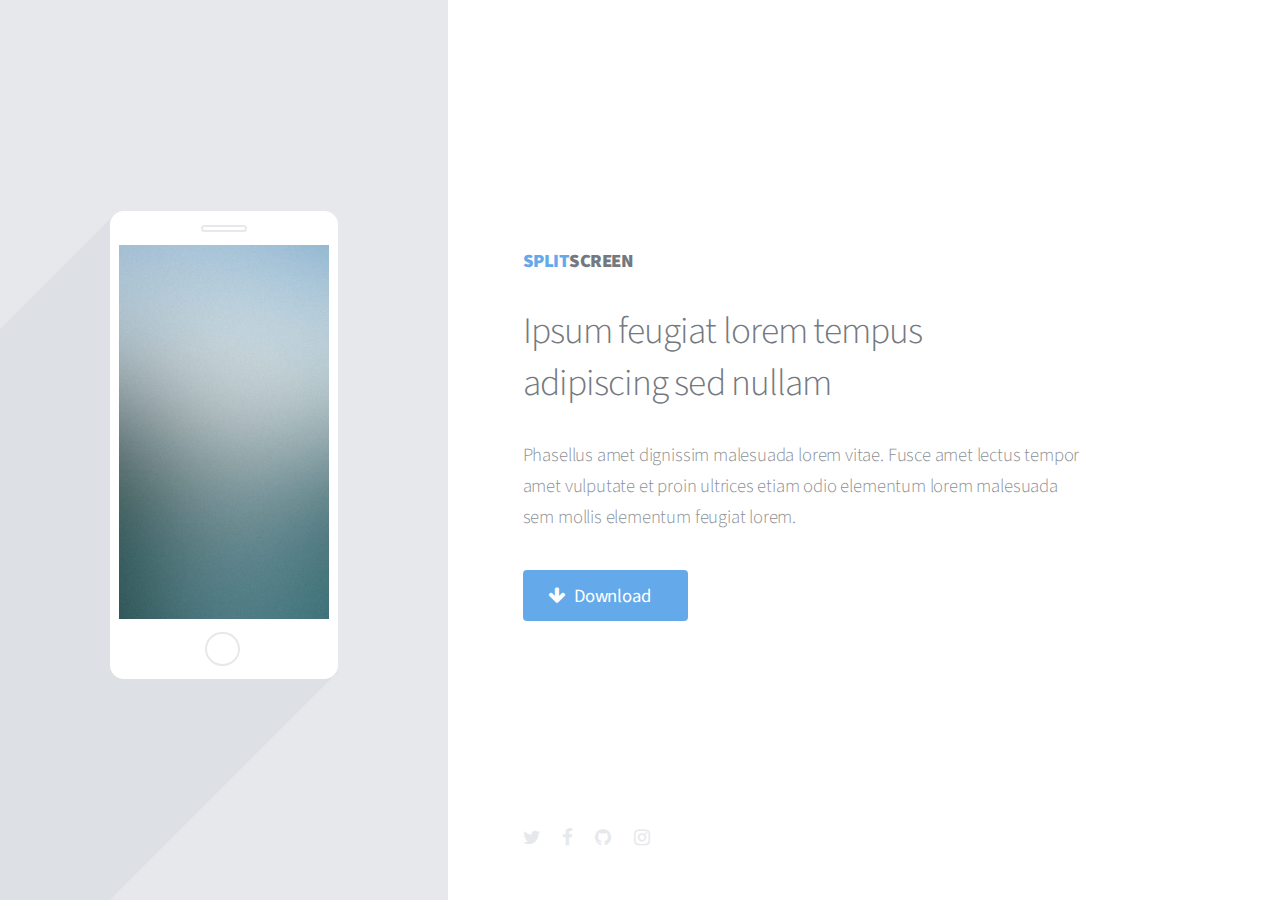
==== index.html @ 51df3cef "Add First version - fake data" ====
<!DOCTYPE HTML>
<html lang="en">
	<head>
		<title>Split Screen by Pixelarity</title>
		<meta charset="utf-8" />
		<meta name="viewport" content="width=device-width, initial-scale=1" />
		<!--[if lte IE 8]><script src="assets/js/ie/html5shiv.js"></script><![endif]-->
		<link rel="stylesheet" href="assets/css/main.css" />
		<!--[if lte IE 9]><link rel="stylesheet" href="assets/css/ie9.css" /><![endif]-->
		<!--[if lte IE 8]><link rel="stylesheet" href="assets/css/ie8.css" /><![endif]-->
	</head>
	<body>

		<!-- Page Wrapper -->
			<div id="page-wrapper">

				<!-- Wrapper -->
					<section id="wrapper">
						<div class="inner">
							<h1><b>Split</b>screen</h1>
							<h2>Ipsum feugiat lorem tempus<br />
							adipiscing sed nullam</h2>
							<p>Phasellus amet dignissim malesuada lorem vitae. Fusce amet lectus
							tempor amet vulputate et proin ultrices etiam odio elementum lorem
							malesuada sem mollis elementum feugiat lorem.</p>
							<ul class="actions">
								<li><a href="#" class="button special icon fa-arrow-down">Download</a></li>
							</ul>
							<!--
							<hr />
							<h3>Form Stuff</h3>
							<form method="post" action="#">
								<div class="field">
									<label for="name">Name</label>
									<input type="text" name="name" id="name" />
								</div>
								<div class="field">
									<label for="email">Email</label>
									<input type="email" name="email" id="email" />
								</div>
								<div class="field">
									<label for="department">Department</label>
									<div class="select-wrapper">
										<select name="department" id="department">
											<option value="">-</option>
											<option value="sales">Sales</option>
											<option value="tech">Tech Support</option>
											<option value="null">/dev/null</option>
										</select>
									</div>
								</div>
								<div class="field">
									<label for="message">Message</label>
									<textarea name="message" id="message" rows="4"></textarea>
								</div>
								<div class="field">
									<input type="checkbox" id="human" name="human" /><label for="human">I'm a human</label>
								</div>
								<div class="field">
									<label>But are you a robot?</label>
									<input type="radio" id="robot_yes" name="robot" /><label for="robot_yes">Yes</label>
									<input type="radio" id="robot_no" name="robot" /><label for="robot_no">No</label>
								</div>
								<ul class="actions">
									<li><a href="#" class="button">Get Started</a></li>
								</ul>
							</form>
							-->
						</div>
						<footer>
							<ul class="icons">
								<li><a href="#" class="icon fa-twitter"><span class="label">Twitter</span></a></li>
								<li><a href="#" class="icon fa-facebook"><span class="label">Facebook</span></a></li>
								<li><a href="#" class="icon fa-github"><span class="label">GitHub</span></a></li>
								<li><a href="#" class="icon fa-instagram"><span class="label">Instagram</span></a></li>
							</ul>
						</footer>
					</section>

				<!-- Banner -->
					<section id="banner">
						<div class="inner">
							<div class="content">
								<ul>
									<li><img src="images/pic01.jpg" alt="" /></li>
									<li><img src="images/pic02.jpg" alt="" /></li>
									<li><img src="images/pic03.jpg" alt="" /></li>
									<li><img src="images/pic04.jpg" alt="" /></li>
									<li><img src="images/pic05.jpg" alt="" /></li>
								</ul>
							</div>
						</div>
					</section>

			</div>

		<!-- Scripts -->
			<!--[if lte IE 8]><script src="assets/js/ie/respond.min.js"></script><![endif]-->
			<script src="assets/js/main.js"></script>

	</body>
</html>
---- assets/css/main.css ----
@import url(font-awesome.min.css);
@import url("https://fonts.googleapis.com/css?family=Source+Sans+Pro:300,400,900");

/*
	Split Screen by HTML5 UP
	html5up.net | @n33co
	Free for personal and commercial use under the CCA 3.0 license (html5up.net/license)
*/

/* Reset */

	html, body, div, span, applet, object, iframe, h1, h2, h3, h4, h5, h6, p, blockquote, pre, a, abbr, acronym, address, big, cite, code, del, dfn, em, img, ins, kbd, q, s, samp, small, strike, strong, sub, sup, tt, var, b, u, i, center, dl, dt, dd, ol, ul, li, fieldset, form, label, legend, table, caption, tbody, tfoot, thead, tr, th, td, article, aside, canvas, details, embed, figure, figcaption, footer, header, hgroup, menu, nav, output, ruby, section, summary, time, mark, audio, video {
		margin: 0;
		padding: 0;
		border: 0;
		font-size: 100%;
		font: inherit;
		vertical-align: baseline;
	}

	article, aside, details, figcaption, figure, footer, header, hgroup, menu, nav, section {
		display: block;
	}

	body {
		line-height: 1;
	}

	ol, ul {
		list-style: none;
	}

	blockquote, q {
		quotes: none;
	}

	blockquote:before, blockquote:after, q:before, q:after {
		content: '';
		content: none;
	}

	table {
		border-collapse: collapse;
		border-spacing: 0;
	}

	body {
		-webkit-text-size-adjust: none;
	}

/* Box Model */

	*, *:before, *:after {
		-moz-box-sizing: border-box;
		-webkit-box-sizing: border-box;
		box-sizing: border-box;
	}

/* Basic */

	@-ms-viewport {
		width: device-width;
	}

	@media screen and (max-width: 480px) {

		html, body {
			min-width: 320px;
		}

	}

	body {
		background: #ffffff;
	}

		body.is-loading *, body.is-loading *:before, body.is-loading *:after {
			-moz-animation: none !important;
			-webkit-animation: none !important;
			-ms-animation: none !important;
			animation: none !important;
			-moz-transition: none !important;
			-webkit-transition: none !important;
			-ms-transition: none !important;
			transition: none !important;
		}

/* Type */

	body, input, select, textarea {
		color: #8b8f94;
		font-family: "Source Sans Pro", Helvetica, sans-serif;
		font-size: 22pt;
		font-weight: 300;
		letter-spacing: -0.01em;
		line-height: 1.65;
	}

		@media screen and (max-width: 1680px) {

			body, input, select, textarea {
				font-size: 15pt;
			}

		}

		@media screen and (max-width: 1280px) {

			body, input, select, textarea {
				font-size: 14pt;
			}

		}

		@media screen and (max-width: 736px) {

			body, input, select, textarea {
				font-size: 12pt;
			}

		}

	a {
		-moz-transition: color 0.2s ease-in-out, border-bottom-color 0.2s ease-in-out;
		-webkit-transition: color 0.2s ease-in-out, border-bottom-color 0.2s ease-in-out;
		-ms-transition: color 0.2s ease-in-out, border-bottom-color 0.2s ease-in-out;
		transition: color 0.2s ease-in-out, border-bottom-color 0.2s ease-in-out;
		color: #64a9e9;
		border-bottom: dotted 1px;
		text-decoration: none;
	}

		a:hover {
			border-bottom-color: #64a9e9;
			color: #64a9e9 !important;
		}

	strong, b {
		color: #74797f;
		font-weight: 400;
	}

	em, i {
		font-style: italic;
	}

	p {
		margin: 0 0 2em 0;
	}

	h1, h2, h3, h4, h5, h6 {
		color: #74797f;
		font-weight: 300;
		letter-spacing: -0.025em;
		line-height: 1.4;
		margin: 0 0 0.8em 0;
	}

		h1 b, h2 b, h3 b, h4 b, h5 b, h6 b {
			color: #64a9e9;
			font-weight: 300;
		}

		h1 a, h2 a, h3 a, h4 a, h5 a, h6 a {
			color: inherit;
			text-decoration: none;
		}

	h1 {
		font-weight: 900;
		margin: 0 0 1.7em 0;
		text-transform: uppercase;
		font-size: 1em;
	}

		h1 b {
			font-weight: 900;
		}

	h2 {
		font-size: 2em;
	}

	h3 {
		font-size: 1.35em;
	}

	h4 {
		font-size: 1.1em;
	}

	h5 {
		font-size: 0.9em;
	}

	h6 {
		font-size: 0.7em;
	}

	@media screen and (max-width: 980px) {

		h1 br, h2 br, h3 br, h4 br, h5 br, h6 br {
			display: none;
		}

	}

	@media screen and (max-width: 736px) {

		h1, h2, h3, h4, h5, h6 {
			margin: 0 0 1em 0;
		}

		h2 {
			font-size: 1.5em;
		}

	}

	sub {
		font-size: 0.8em;
		position: relative;
		top: 0.5em;
	}

	sup {
		font-size: 0.8em;
		position: relative;
		top: -0.5em;
	}

	blockquote {
		border-left: solid 4px #e6e8eb;
		font-style: italic;
		margin: 0 0 2em 0;
		padding: 0.5em 0 0.5em 2em;
	}

	code {
		border-radius: 4px;
		border: solid 2px #e6e8eb;
		font-family: "Courier New", monospace;
		font-size: 0.9em;
		margin: 0 0.25em;
		padding: 0.25em 0.65em;
	}

	pre {
		-webkit-overflow-scrolling: touch;
		font-family: "Courier New", monospace;
		font-size: 0.9em;
		margin: 0 0 2em 0;
	}

		pre code {
			display: block;
			line-height: 1.75em;
			padding: 1em 1.5em;
			overflow-x: auto;
		}

	hr {
		border: 0;
		border-bottom: solid 2px #e6e8eb;
		margin: 2.5em 0;
	}

		hr.major {
			margin: 3.5em 0;
		}

	.align-left {
		text-align: left;
	}

	.align-center {
		text-align: center;
	}

	.align-right {
		text-align: right;
	}

/* Form */

	form {
		margin: 0 0 2em 0;
	}

		form > .field {
			margin: 0 0 1em 0;
		}

			form > .field > :last-child {
				margin-bottom: 0;
			}

	label {
		color: #74797f;
		display: block;
		font-size: 0.9em;
		font-weight: 400;
		margin: 0 0 0.7em 0;
	}

	input[type="text"],
	input[type="password"],
	input[type="email"],
	input[type="tel"],
	select,
	textarea {
		-moz-appearance: none;
		-webkit-appearance: none;
		-ms-appearance: none;
		appearance: none;
		border-radius: 4px;
		border: none;
		border: solid 2px #e6e8eb;
		color: inherit;
		display: block;
		outline: 0;
		padding: 0 0.75em;
		text-decoration: none;
		width: 100%;
	}

		input[type="text"]:invalid,
		input[type="password"]:invalid,
		input[type="email"]:invalid,
		input[type="tel"]:invalid,
		select:invalid,
		textarea:invalid {
			box-shadow: none;
		}

		input[type="text"]:focus,
		input[type="password"]:focus,
		input[type="email"]:focus,
		input[type="tel"]:focus,
		select:focus,
		textarea:focus {
			border-color: #64a9e9;
		}

	.select-wrapper {
		text-decoration: none;
		display: block;
		position: relative;
	}

		.select-wrapper:before {
			-moz-osx-font-smoothing: grayscale;
			-webkit-font-smoothing: antialiased;
			font-family: FontAwesome;
			font-style: normal;
			font-weight: normal;
			text-transform: none !important;
		}

		.select-wrapper:before {
			color: #e6e8eb;
			content: '\f078';
			display: block;
			height: 2.75em;
			line-height: 2.75em;
			pointer-events: none;
			position: absolute;
			right: 0;
			text-align: center;
			top: 0;
			width: 2.75em;
		}

		.select-wrapper select::-ms-expand {
			display: none;
		}

	input[type="text"],
	input[type="password"],
	input[type="email"],
	select {
		height: 2.75em;
	}

	textarea {
		padding: 0.75em 1em;
	}

	input[type="checkbox"],
	input[type="radio"] {
		-moz-appearance: none;
		-webkit-appearance: none;
		-ms-appearance: none;
		appearance: none;
		display: block;
		float: left;
		margin-right: -2em;
		opacity: 0;
		width: 1em;
		z-index: -1;
	}

		input[type="checkbox"] + label,
		input[type="radio"] + label {
			text-decoration: none;
			color: #8b8f94;
			cursor: pointer;
			display: inline-block;
			font-size: 1em;
			font-weight: 300;
			padding-left: 2.4em;
			padding-right: 0.75em;
			position: relative;
		}

			input[type="checkbox"] + label:before,
			input[type="radio"] + label:before {
				-moz-osx-font-smoothing: grayscale;
				-webkit-font-smoothing: antialiased;
				font-family: FontAwesome;
				font-style: normal;
				font-weight: normal;
				text-transform: none !important;
			}

			input[type="checkbox"] + label:before,
			input[type="radio"] + label:before {
				border-radius: 4px;
				border: solid 2px #e6e8eb;
				content: '';
				display: inline-block;
				height: 1.65em;
				left: 0;
				line-height: 1.58125em;
				position: absolute;
				text-align: center;
				top: 0;
				width: 1.65em;
			}

		input[type="checkbox"]:checked + label:before,
		input[type="radio"]:checked + label:before {
			background: #74797f;
			border-color: #74797f;
			color: #ffffff;
			content: '\f00c';
		}

		input[type="checkbox"]:focus + label:before,
		input[type="radio"]:focus + label:before {
			border-color: #64a9e9;
		}

	input[type="checkbox"] + label:before {
		border-radius: 4px;
	}

	input[type="radio"] + label:before {
		border-radius: 100%;
	}

	::-webkit-input-placeholder {
		color: #e6e8eb !important;
		opacity: 1.0;
	}

	:-moz-placeholder {
		color: #e6e8eb !important;
		opacity: 1.0;
	}

	::-moz-placeholder {
		color: #e6e8eb !important;
		opacity: 1.0;
	}

	:-ms-input-placeholder {
		color: #e6e8eb !important;
		opacity: 1.0;
	}

	.polyfill-placeholder {
		color: #e6e8eb !important;
		opacity: 1.0;
	}

/* Icon */

	.icon {
		text-decoration: none;
		border-bottom: none;
		color: inherit;
		position: relative;
	}

		.icon:before {
			-moz-osx-font-smoothing: grayscale;
			-webkit-font-smoothing: antialiased;
			font-family: FontAwesome;
			font-style: normal;
			font-weight: normal;
			text-transform: none !important;
		}

		.icon > .label {
			display: none;
		}

/* List */

	ol {
		list-style: decimal;
		margin: 0 0 2em 0;
		padding-left: 1.25em;
	}

		ol li {
			padding-left: 0.25em;
		}

	ul {
		list-style: disc;
		margin: 0 0 2em 0;
		padding-left: 1em;
	}

		ul li {
			padding-left: 0.5em;
		}

		ul.alt {
			list-style: none;
			padding-left: 0;
		}

			ul.alt li {
				border-top: solid 1px #e6e8eb;
				padding: 0.5em 0;
			}

				ul.alt li:first-child {
					border-top: 0;
					padding-top: 0;
				}

		ul.icons {
			cursor: default;
			list-style: none;
			padding-left: 0;
		}

			ul.icons li {
				display: inline-block;
				padding: 0 1em 0 0;
			}

				ul.icons li:last-child {
					padding-right: 0;
				}

				ul.icons li .icon:before {
					font-size: 1em;
				}

					@media screen and (max-width: 736px) {

						ul.icons li .icon:before {
							font-size: 1.25em;
						}

					}

		ul.actions {
			cursor: default;
			list-style: none;
			padding-left: 0;
		}

			ul.actions li {
				display: inline-block;
				padding: 0 1em 0 0;
				vertical-align: middle;
			}

				ul.actions li:last-child {
					padding-right: 0;
				}

			ul.actions.small li {
				padding: 0 0.5em 0 0;
			}

			ul.actions.vertical li {
				display: block;
				padding: 1em 0 0 0;
			}

				ul.actions.vertical li:first-child {
					padding-top: 0;
				}

				ul.actions.vertical li > * {
					margin-bottom: 0;
				}

			ul.actions.vertical.small li {
				padding: 0.5em 0 0 0;
			}

				ul.actions.vertical.small li:first-child {
					padding-top: 0;
				}

			ul.actions.fit {
				display: table;
				margin-left: -1em;
				padding: 0;
				table-layout: fixed;
				width: calc(100% + 1em);
			}

				ul.actions.fit li {
					display: table-cell;
					padding: 0 0 0 1em;
				}

					ul.actions.fit li > * {
						margin-bottom: 0;
					}

				ul.actions.fit.small {
					margin-left: -0.5em;
					width: calc(100% + 0.5em);
				}

					ul.actions.fit.small li {
						padding: 0 0 0 0.5em;
					}

			@media screen and (max-width: 480px) {

				ul.actions {
					margin: 0 0 2em 0;
				}

					ul.actions li {
						display: block;
						padding: 1em 0 0 0;
						text-align: center;
						width: 100%;
					}

						ul.actions li:first-child {
							padding-top: 0;
						}

						ul.actions li > * {
							margin: 0 !important;
							width: 100%;
						}

							ul.actions li > *.icon:before {
								margin-left: -1.75em;
							}

					ul.actions.small li {
						padding: 0.5em 0 0 0;
					}

						ul.actions.small li:first-child {
							padding-top: 0;
						}

			}

	dl {
		margin: 0 0 2em 0;
	}

		dl dt {
			display: block;
			font-weight: 400;
			margin: 0 0 1em 0;
		}

		dl dd {
			margin-left: 2em;
		}

/* Table */

	.table-wrapper {
		-webkit-overflow-scrolling: touch;
		overflow-x: auto;
	}

	table {
		margin: 0 0 2em 0;
		width: 100%;
	}

		table tbody tr {
			border: solid 1px #e6e8eb;
			border-left: 0;
			border-right: 0;
		}

			table tbody tr:nth-child(2n + 1) {
				background-color: rgba(144, 144, 144, 0.075);
			}

		table td {
			padding: 0.75em 0.75em;
		}

		table th {
			color: #74797f;
			font-size: 0.9em;
			font-weight: 400;
			padding: 0 0.75em 0.75em 0.75em;
			text-align: left;
		}

		table thead {
			border-bottom: solid 2px #e6e8eb;
		}

		table tfoot {
			border-top: solid 2px #e6e8eb;
		}

		table.alt {
			border-collapse: separate;
		}

			table.alt tbody tr td {
				border: solid 1px #e6e8eb;
				border-left-width: 0;
				border-top-width: 0;
			}

				table.alt tbody tr td:first-child {
					border-left-width: 1px;
				}

			table.alt tbody tr:first-child td {
				border-top-width: 1px;
			}

			table.alt thead {
				border-bottom: 0;
			}

			table.alt tfoot {
				border-top: 0;
			}

/* Button */

	input[type="submit"],
	input[type="reset"],
	input[type="button"],
	button,
	.button {
		-moz-appearance: none;
		-webkit-appearance: none;
		-ms-appearance: none;
		appearance: none;
		-moz-transition: background-color 0.2s ease-in-out, box-shadow 0.2s ease-in-out, color 0.2s ease-in-out;
		-webkit-transition: background-color 0.2s ease-in-out, box-shadow 0.2s ease-in-out, color 0.2s ease-in-out;
		-ms-transition: background-color 0.2s ease-in-out, box-shadow 0.2s ease-in-out, color 0.2s ease-in-out;
		transition: background-color 0.2s ease-in-out, box-shadow 0.2s ease-in-out, color 0.2s ease-in-out;
		background-color: transparent;
		border-radius: 4px;
		border: 0;
		box-shadow: inset 0 0 0 2px #e6e8eb;
		color: #74797f !important;
		cursor: pointer;
		display: inline-block;
		font-weight: 400;
		height: 2.75em;
		line-height: 2.75em;
		padding: 0 2em;
		text-align: center;
		text-decoration: none;
		white-space: nowrap;
	}

		input[type="submit"].icon,
		input[type="reset"].icon,
		input[type="button"].icon,
		button.icon,
		.button.icon {
			padding-left: 1.35em;
		}

			input[type="submit"].icon:before,
			input[type="reset"].icon:before,
			input[type="button"].icon:before,
			button.icon:before,
			.button.icon:before {
				margin-right: 0.5em;
			}

		input[type="submit"].fit,
		input[type="reset"].fit,
		input[type="button"].fit,
		button.fit,
		.button.fit {
			display: block;
			margin: 0 0 1em 0;
			width: 100%;
		}

		input[type="submit"].small,
		input[type="reset"].small,
		input[type="button"].small,
		button.small,
		.button.small {
			font-size: 0.8em;
		}

		input[type="submit"]:hover,
		input[type="reset"]:hover,
		input[type="button"]:hover,
		button:hover,
		.button:hover {
			box-shadow: inset 0 0 0 2px #64a9e9;
		}

			input[type="submit"]:hover:active,
			input[type="reset"]:hover:active,
			input[type="button"]:hover:active,
			button:hover:active,
			.button:hover:active {
				background-color: rgba(100, 169, 233, 0.1);
			}

		input[type="submit"].special,
		input[type="reset"].special,
		input[type="button"].special,
		button.special,
		.button.special {
			background-color: #64a9e9;
			box-shadow: none;
			color: #ffffff !important;
		}

			input[type="submit"].special:hover,
			input[type="reset"].special:hover,
			input[type="button"].special:hover,
			button.special:hover,
			.button.special:hover {
				background-color: #7ab5ec;
			}

			input[type="submit"].special:active,
			input[type="reset"].special:active,
			input[type="button"].special:active,
			button.special:active,
			.button.special:active {
				background-color: #4e9de6;
			}

		input[type="submit"].disabled, input[type="submit"]:disabled,
		input[type="reset"].disabled,
		input[type="reset"]:disabled,
		input[type="button"].disabled,
		input[type="button"]:disabled,
		button.disabled,
		button:disabled,
		.button.disabled,
		.button:disabled {
			opacity: 0.25;
		}

		@media screen and (max-width: 480px) {

			input[type="submit"],
			input[type="reset"],
			input[type="button"],
			button,
			.button {
				padding: 0;
			}

		}

/* Page Wrapper */

	#page-wrapper {
		display: -moz-flex;
		display: -webkit-flex;
		display: -ms-flex;
		display: flex;
		-moz-flex-direction: row-reverse;
		-webkit-flex-direction: row-reverse;
		-ms-flex-direction: row-reverse;
		flex-direction: row-reverse;
		-moz-align-items: stretch;
		-webkit-align-items: stretch;
		-ms-align-items: stretch;
		align-items: stretch;
		min-height: 100vh;
	}

		body.is-ie #page-wrapper {
			height: 100vh;
		}

		@media screen and (max-width: 980px) {

			body.is-ie #page-wrapper {
				height: auto;
			}

		}

		@media screen and (orientation: portrait) {

			#page-wrapper {
				-moz-flex-direction: column-reverse;
				-webkit-flex-direction: column-reverse;
				-ms-flex-direction: column-reverse;
				flex-direction: column-reverse;
				height: auto !important;
				min-height: 0 !important;
			}

		}

/* Wrapper */

	#wrapper {
		padding: 4.5em 4.5em 2.5em 4.5em ;
		display: -moz-flex;
		display: -webkit-flex;
		display: -ms-flex;
		display: flex;
		-moz-flex-direction: column;
		-webkit-flex-direction: column;
		-ms-flex-direction: column;
		flex-direction: column;
		-moz-justify-content: space-between;
		-webkit-justify-content: space-between;
		-ms-justify-content: space-between;
		justify-content: space-between;
		width: 65vw;
	}

		#wrapper:before {
			content: '';
		}

		#wrapper .inner {
			max-width: 30em;
		}

		#wrapper footer {
			color: #e6e8eb;
		}

			#wrapper footer ul {
				margin: 0;
			}

		#wrapper > * {
			-moz-transition: opacity 1s ease, -moz-transform 1s ease;
			-webkit-transition: opacity 1s ease, -webkit-transform 1s ease;
			-ms-transition: opacity 1s ease, -ms-transform 1s ease;
			transition: opacity 1s ease, transform 1s ease;
			-moz-transform: translateX(0) translateY(0);
			-webkit-transform: translateX(0) translateY(0);
			-ms-transform: translateX(0) translateY(0);
			transform: translateX(0) translateY(0);
			opacity: 1;
		}

		@media screen and (max-width: 1280px) {

			#wrapper {
				padding: 4.5em 4em 2.5em 4em ;
			}

		}

		@media screen and (max-width: 980px) {

			#wrapper {
				padding: 4em 4em 2em 4em ;
			}

		}

		@media screen and (max-width: 980px) and (orientation: portrait) {

			#wrapper .inner {
				max-width: 28em;
			}

		}

		@media screen and (max-width: 736px) {

			#wrapper {
				padding: 3em 3em 1em 3em ;
				-moz-justify-content: -moz-flex-start;
				-webkit-justify-content: -webkit-flex-start;
				-ms-justify-content: -ms-flex-start;
				justify-content: flex-start;
			}

				#wrapper footer ul {
					margin: 0 0 2em 0;
				}

		}

		@media screen and (max-width: 480px) {

			#wrapper {
				padding: 3em 2em 1em 2em ;
			}

		}

		@media screen and (max-width: 360px) {

			#wrapper {
				padding: 2em 1.5em 0.1em 1.5em ;
			}

		}

		@media screen and (orientation: portrait) {

			#wrapper {
				-moz-align-items: center;
				-webkit-align-items: center;
				-ms-align-items: center;
				align-items: center;
				text-align: center;
				width: 100%;
			}

				#wrapper .inner {
					width: 100%;
				}

				#wrapper footer {
					margin: 0.5em 0 0 0;
				}

					#wrapper footer ul {
						margin: 0 0 2em 0;
					}

		}

		body.is-loading #wrapper > * {
			-moz-transform: translateX(0.5em);
			-webkit-transform: translateX(0.5em);
			-ms-transform: translateX(0.5em);
			transform: translateX(0.5em);
			opacity: 0;
		}

		@media screen and (orientation: portrait) {

			body.is-loading #wrapper > * {
				-moz-transform: translateY(0.5em);
				-webkit-transform: translateY(0.5em);
				-ms-transform: translateY(0.5em);
				transform: translateY(0.5em);
			}

		}

/* Banner */

	#banner {
		display: -moz-flex;
		display: -webkit-flex;
		display: -ms-flex;
		display: flex;
		-moz-align-items: center;
		-webkit-align-items: center;
		-ms-align-items: center;
		align-items: center;
		-moz-justify-content: center;
		-webkit-justify-content: center;
		-ms-justify-content: center;
		justify-content: center;
		background: #e6e8eb;
		overflow: hidden;
		width: 35vw;
	}

		#banner .inner {
			position: relative;
		}

			#banner .inner:before, #banner .inner:after {
				content: '';
				width: 100vh;
				height: 100vh;
				width: 100vmax;
				height: 100vmax;
				background-size: 100% 100%;
				position: absolute;
			}

			#banner .inner:before {
				background-image: url("data:image/svg+xml;charset=utf8,%3Csvg xmlns='http://www.w3.org/2000/svg' width='100' height='100' viewBox='0 0 100 100' preserveAspectRatio='none'%3E%3Cpolygon points='0,100 100,0 100,100' style='fill:%23dde0e4%3B' /%3E%3C/svg%3E");
				top: 0em;
				right: calc(100% - 0.45em);
			}

			#banner .inner:after {
				background-image: url("data:image/svg+xml;charset=utf8,%3Csvg xmlns='http://www.w3.org/2000/svg' width='100' height='100' viewBox='0 0 100 100' preserveAspectRatio='none'%3E%3Cpolygon points='0,0 100,0 0,100' style='fill:%23dde0e4%3B' /%3E%3Cpolygon points='0,100 100,0 100,100' style='fill:%23e6e8eb%3B' /%3E%3C/svg%3E");
				top: calc(100% - 0.9em);
				right: 0em;
			}

		#banner .content {
			position: relative;
			display: inline-block;
			padding: 1.85em 0.5em 3.25em 0.5em;
			background: #ffffff;
			border-radius: 0.75em;
			z-index: 1;
		}

			#banner .content:before {
				content: '';
				display: block;
				position: absolute;
				top: 0.75em;
				left: 50%;
				width: 2.5em;
				height: 0.4em;
				margin-left: -1.25em;
				border-radius: 1em;
				background: transparent;
				box-shadow: inset 0 0 0 2px #e6e8eb;
			}

			#banner .content:after {
				content: '';
				display: block;
				position: absolute;
				bottom: 0.7em;
				left: 50%;
				width: 1.85em;
				height: 1.85em;
				margin-left: -1em;
				border-radius: 100%;
				background: transparent;
				box-shadow: inset 0 0 0 2px #e6e8eb;
			}

		#banner ul {
			margin: 0;
			padding: 0;
			position: relative;
			white-space: nowrap;
			width: 11.25em;
			height: 20em;
		}

			#banner ul:after {
				-moz-transition: opacity 1s ease-in;
				-webkit-transition: opacity 1s ease-in;
				-ms-transition: opacity 1s ease-in;
				transition: opacity 1s ease-in;
				content: '';
				display: block;
				background: #74797f;
				position: absolute;
				top: 0;
				left: 0;
				width: 100%;
				height: 100%;
				opacity: 0;
				z-index: 3;
			}

			#banner ul li {
				-moz-transition: opacity 1.25s ease-in-out;
				-webkit-transition: opacity 1.25s ease-in-out;
				-ms-transition: opacity 1.25s ease-in-out;
				transition: opacity 1.25s ease-in-out;
				display: block;
				left: 0;
				list-style: none;
				padding: 0;
				position: absolute;
				top: 0;
				z-index: 1;
				opacity: 0;
			}

				#banner ul li img {
					display: block;
					width: 11.25em;
					height: 20em;
				}

				#banner ul li.visible {
					opacity: 1;
				}

				#banner ul li.top {
					z-index: 2;
				}

		@media screen and (max-width: 980px) {

			#banner {
				padding: 2.5em 0;
			}

				#banner .content {
					padding: 1.5em 0.35em 3em 0.35em;
				}

				#banner ul {
					width: 10.125em;
					height: 18em;
				}

					#banner ul li img {
						width: 10.125em;
						height: 18em;
					}

		}

		@media screen and (max-width: 736px) {

			#banner {
				-moz-align-items: -moz-flex-start;
				-webkit-align-items: -webkit-flex-start;
				-ms-align-items: -ms-flex-start;
				align-items: flex-start;
				padding: 3em 0;
			}

				#banner .content {
					padding: 1em 0.3em 2em 0.3em;
				}

					#banner .content:before {
						top: 0.385em;
						width: 2em;
						height: 0.35em;
						margin-left: -1em;
					}

					#banner .content:after {
						bottom: 0.375em;
						width: 1.25em;
						height: 1.25em;
						margin-left: -0.625em;
					}

				#banner ul {
					width: 8.4375em;
					height: 15em;
				}

					#banner ul li img {
						width: 8.4375em;
						height: 15em;
					}

		}

		@media screen and (max-width: 736px) and (orientation: portrait) {

			#banner {
				padding: 1.5em 0;
			}

		}

		@media screen and (orientation: portrait) {

			#banner {
				width: 100%;
			}

		}

		body.is-loading #banner .inner ul:after {
			opacity: 1;
		}

/* Footer */

	#footer {
		position: fixed;
		bottom: 0;
		right: 0;
	}
---- assets/css/ie9.css ----
/*
	Split Screen by HTML5 UP
	html5up.net | @n33co
	Free for personal and commercial use under the CCA 3.0 license (html5up.net/license)
*/

/* Banner */

	#banner {
		padding: 4em 0 2em 0 ;
		height: 100%;
		left: 0;
		position: absolute;
		text-align: center;
		top: 0;
	}

		#banner .inner:before, #banner .inner:after {
			display: none;
		}

/* Wrapper */

	#wrapper {
		position: absolute;
		top: 0;
		left: 35vw;
	}
---- assets/css/ie8.css ----
/*
	Split Screen by HTML5 UP
	html5up.net | @n33co
	Free for personal and commercial use under the CCA 3.0 license (html5up.net/license)
*/

/* Button */

	input[type="submit"],
	input[type="reset"],
	input[type="button"],
	button,
	.button {
		position: relative;
		-ms-behavior: url("assets/js/ie/PIE.htc");
	}

/* Banner */

	#banner {
		width: 35%;
	}

		#banner ul:after {
			display: none;
		}

		#banner .content:before {
			background-color: #e6e8eb;
		}

		#banner .content:after {
			background-color: #e6e8eb;
		}

/* Wrapper */

	#wrapper {
		left: 35%;
	}
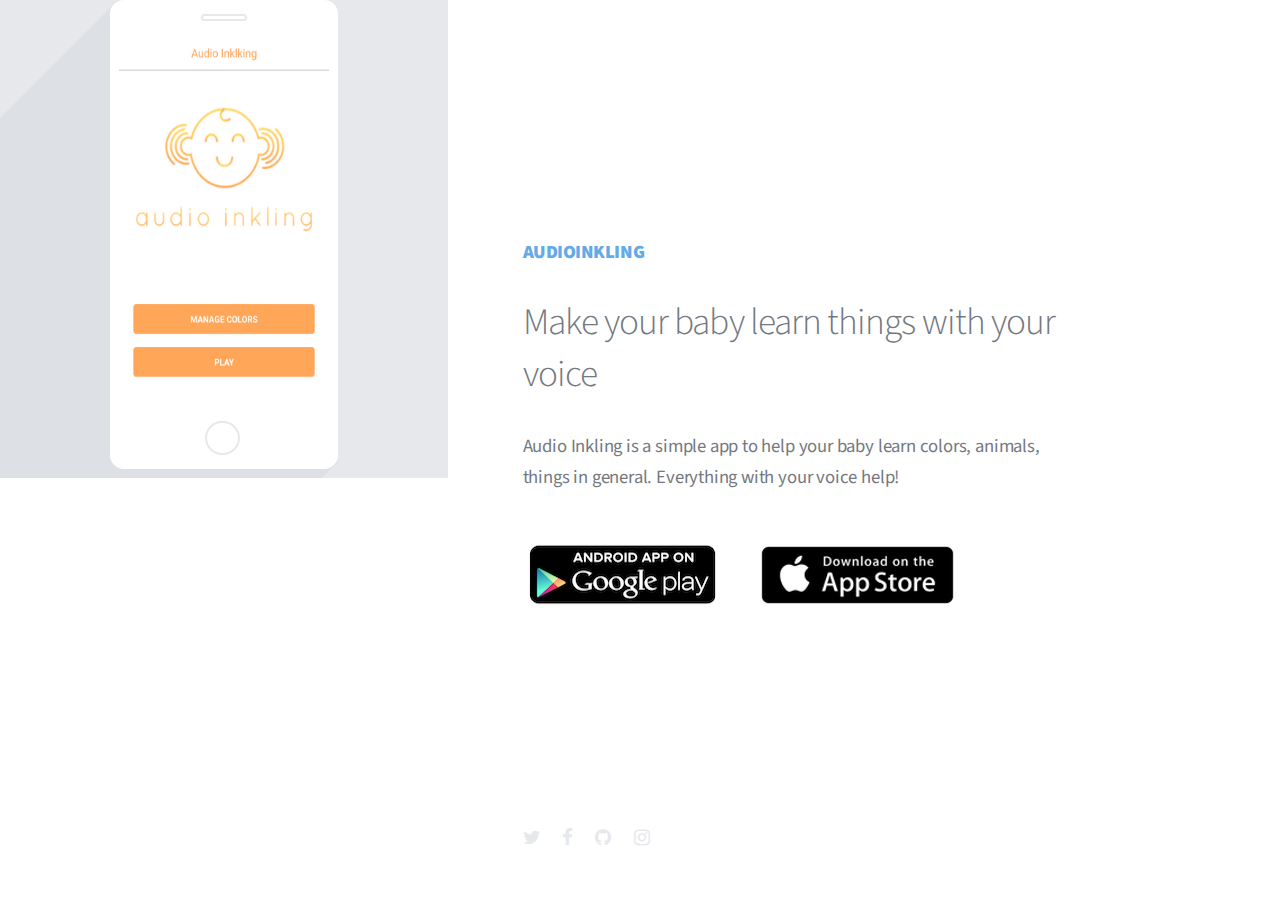
==== commit 779e8d23: "First version without amy help" ====
--- a/index.html
+++ b/index.html
@@ -1,13 +1,31 @@
 <!DOCTYPE HTML>
 <html lang="en">
 	<head>
-		<title>Split Screen by Pixelarity</title>
+		<title>Audio Inkling</title>
 		<meta charset="utf-8" />
 		<meta name="viewport" content="width=device-width, initial-scale=1" />
 		<!--[if lte IE 8]><script src="assets/js/ie/html5shiv.js"></script><![endif]-->
 		<link rel="stylesheet" href="assets/css/main.css" />
 		<!--[if lte IE 9]><link rel="stylesheet" href="assets/css/ie9.css" /><![endif]-->
 		<!--[if lte IE 8]><link rel="stylesheet" href="assets/css/ie8.css" /><![endif]-->
+
+		<link rel="apple-touch-icon" sizes="57x57" href="images/favicons/apple-icon-57x57.png">
+		<link rel="apple-touch-icon" sizes="60x60" href="images/favicons/apple-icon-60x60.png">
+		<link rel="apple-touch-icon" sizes="72x72" href="images/favicons/apple-icon-72x72.png">
+		<link rel="apple-touch-icon" sizes="76x76" href="images/favicons/apple-icon-76x76.png">
+		<link rel="apple-touch-icon" sizes="114x114" href="images/favicons/apple-icon-114x114.png">
+		<link rel="apple-touch-icon" sizes="120x120" href="images/favicons/apple-icon-120x120.png">
+		<link rel="apple-touch-icon" sizes="144x144" href="images/favicons/apple-icon-144x144.png">
+		<link rel="apple-touch-icon" sizes="152x152" href="images/favicons/apple-icon-152x152.png">
+		<link rel="apple-touch-icon" sizes="180x180" href="images/favicons/apple-icon-180x180.png">
+		<link rel="icon" type="image/png" sizes="192x192"  href="images/favicons/android-icon-192x192.png">
+		<link rel="icon" type="image/png" sizes="32x32" href="images/favicons/favicon-32x32.png">
+		<link rel="icon" type="image/png" sizes="96x96" href="images/favicons/favicon-96x96.png">
+		<link rel="icon" type="image/png" sizes="16x16" href="images/favicons/favicon-16x16.png">
+		<link rel="manifest" href="images/favicons/manifest.json">
+		<meta name="msapplication-TileColor" content="#ffffff">
+		<meta name="msapplication-TileImage" content="images/favicons/ms-icon-144x144.png">
+		<meta name="theme-color" content="#ffffff">
 	</head>
 	<body>
 
@@ -17,14 +35,12 @@
 				<!-- Wrapper -->
 					<section id="wrapper">
 						<div class="inner">
-							<h1><b>Split</b>screen</h1>
-							<h2>Ipsum feugiat lorem tempus<br />
-							adipiscing sed nullam</h2>
-							<p>Phasellus amet dignissim malesuada lorem vitae. Fusce amet lectus
-							tempor amet vulputate et proin ultrices etiam odio elementum lorem
-							malesuada sem mollis elementum feugiat lorem.</p>
+							<h1><b>AudioInkling</h1>
+							<h2>Make your baby learn things with your voice</h2>
+							<p>Audio Inkling is a simple app to help your baby learn colors, animals, things in general. Everything with your voice help!</p>
 							<ul class="actions">
-								<li><a href="#" class="button special icon fa-arrow-down">Download</a></li>
+								<li><img src="./images/android.png" /></li>
+								<li><img src="./images/apple.png" /></li>
 							</ul>
 							<!--
 							<hr />
@@ -82,11 +98,10 @@
 						<div class="inner">
 							<div class="content">
 								<ul>
-									<li><img src="images/pic01.jpg" alt="" /></li>
-									<li><img src="images/pic02.jpg" alt="" /></li>
-									<li><img src="images/pic03.jpg" alt="" /></li>
-									<li><img src="images/pic04.jpg" alt="" /></li>
-									<li><img src="images/pic05.jpg" alt="" /></li>
+									<li><img src="images/pic01.png" alt="" /></li>
+									<li><img src="images/pic02.png" alt="" /></li>
+									<li><img src="images/pic03.png" alt="" /></li>
+									<li><img src="images/pic04.png" alt="" /></li>
 								</ul>
 							</div>
 						</div>
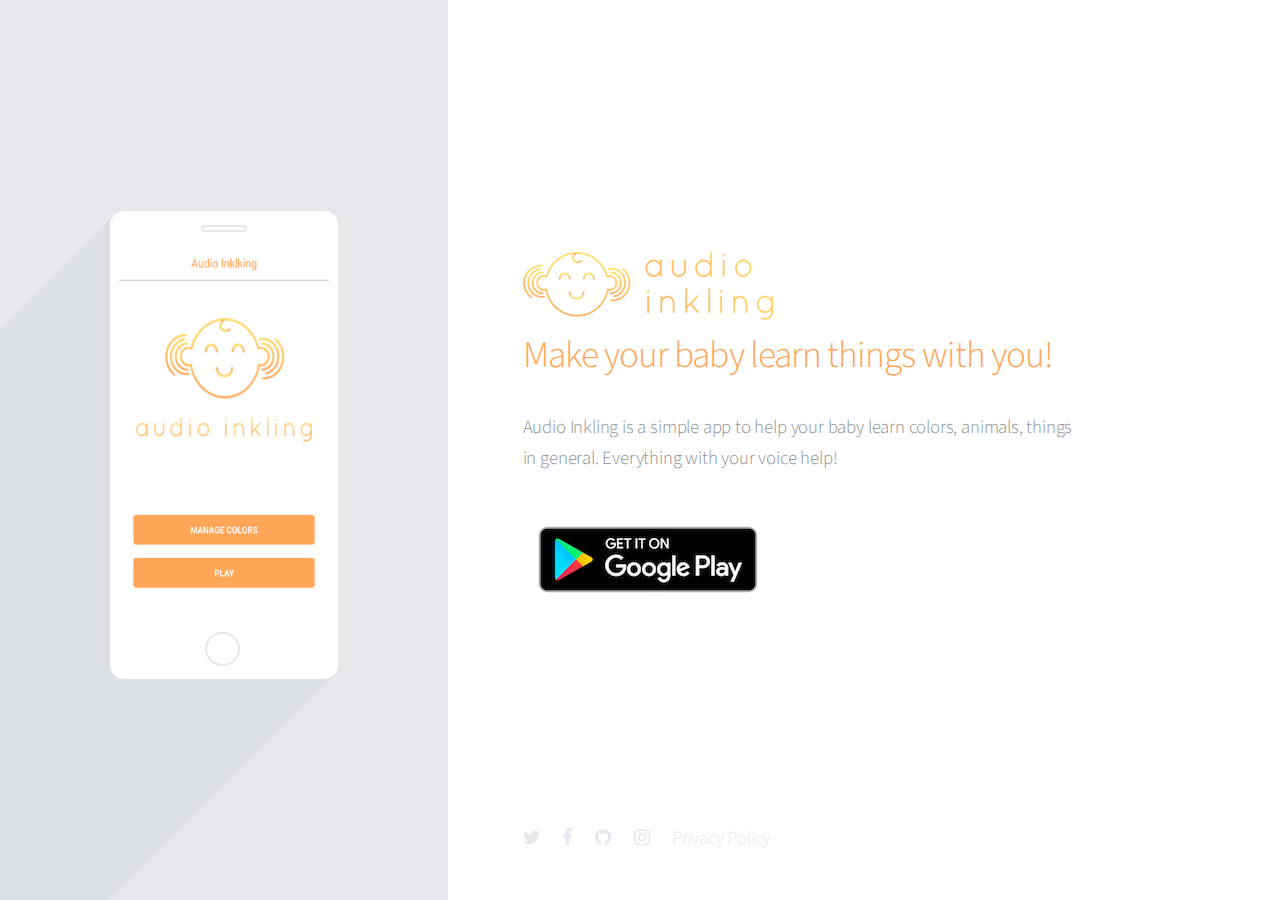
==== commit a31aa41d: "First pair sesion with amy" ====
--- a/index.html
+++ b/index.html
@@ -1,4 +1,9 @@
 <!DOCTYPE HTML>
+<!--
+	Split Screen by HTML5 UP
+	html5up.net | @n33co
+	Free for personal and commercial use under the CCA 3.0 license (html5up.net/license)
+-->
 <html lang="en">
 	<head>
 		<title>Audio Inkling</title>
@@ -8,24 +13,23 @@
 		<link rel="stylesheet" href="assets/css/main.css" />
 		<!--[if lte IE 9]><link rel="stylesheet" href="assets/css/ie9.css" /><![endif]-->
 		<!--[if lte IE 8]><link rel="stylesheet" href="assets/css/ie8.css" /><![endif]-->
-
-		<link rel="apple-touch-icon" sizes="57x57" href="images/favicons/apple-icon-57x57.png">
-		<link rel="apple-touch-icon" sizes="60x60" href="images/favicons/apple-icon-60x60.png">
-		<link rel="apple-touch-icon" sizes="72x72" href="images/favicons/apple-icon-72x72.png">
-		<link rel="apple-touch-icon" sizes="76x76" href="images/favicons/apple-icon-76x76.png">
-		<link rel="apple-touch-icon" sizes="114x114" href="images/favicons/apple-icon-114x114.png">
-		<link rel="apple-touch-icon" sizes="120x120" href="images/favicons/apple-icon-120x120.png">
-		<link rel="apple-touch-icon" sizes="144x144" href="images/favicons/apple-icon-144x144.png">
-		<link rel="apple-touch-icon" sizes="152x152" href="images/favicons/apple-icon-152x152.png">
-		<link rel="apple-touch-icon" sizes="180x180" href="images/favicons/apple-icon-180x180.png">
-		<link rel="icon" type="image/png" sizes="192x192"  href="images/favicons/android-icon-192x192.png">
-		<link rel="icon" type="image/png" sizes="32x32" href="images/favicons/favicon-32x32.png">
-		<link rel="icon" type="image/png" sizes="96x96" href="images/favicons/favicon-96x96.png">
-		<link rel="icon" type="image/png" sizes="16x16" href="images/favicons/favicon-16x16.png">
-		<link rel="manifest" href="images/favicons/manifest.json">
-		<meta name="msapplication-TileColor" content="#ffffff">
-		<meta name="msapplication-TileImage" content="images/favicons/ms-icon-144x144.png">
-		<meta name="theme-color" content="#ffffff">
+    <link rel="apple-touch-icon" sizes="57x57" href="images/favicons/apple-icon-57x57.png">
+    <link rel="apple-touch-icon" sizes="60x60" href="images/favicons/apple-icon-60x60.png">
+    <link rel="apple-touch-icon" sizes="72x72" href="images/favicons/apple-icon-72x72.png">
+    <link rel="apple-touch-icon" sizes="76x76" href="images/favicons/apple-icon-76x76.png">
+    <link rel="apple-touch-icon" sizes="114x114" href="images/favicons/apple-icon-114x114.png">
+    <link rel="apple-touch-icon" sizes="120x120" href="images/favicons/apple-icon-120x120.png">
+    <link rel="apple-touch-icon" sizes="144x144" href="images/favicons/apple-icon-144x144.png">
+    <link rel="apple-touch-icon" sizes="152x152" href="images/favicons/apple-icon-152x152.png">
+    <link rel="apple-touch-icon" sizes="180x180" href="images/favicons/apple-icon-180x180.png">
+    <link rel="icon" type="image/png" sizes="192x192"  href="images/favicons/android-icon-192x192.png">
+    <link rel="icon" type="image/png" sizes="32x32" href="images/favicons/favicon-32x32.png">
+    <link rel="icon" type="image/png" sizes="96x96" href="images/favicons/favicon-96x96.png">
+    <link rel="icon" type="image/png" sizes="16x16" href="images/favicons/favicon-16x16.png">
+    <link rel="manifest" href="images/favicons/manifest.json">
+    <meta name="msapplication-TileColor" content="#ffffff">
+    <meta name="msapplication-TileImage" content="images/favicons/ms-icon-144x144.png">
+    <meta name="theme-color" content="#ffffff">
 	</head>
 	<body>
 
@@ -35,53 +39,16 @@
 				<!-- Wrapper -->
 					<section id="wrapper">
 						<div class="inner">
-							<h1><b>AudioInkling</h1>
-							<h2>Make your baby learn things with your voice</h2>
-							<p>Audio Inkling is a simple app to help your baby learn colors, animals, things in general. Everything with your voice help!</p>
+
+            <div class="headline">
+              <img src="./images/logo_rectangle.png" />
+							<h2>Make your baby learn things with you!</h2>
+              <p>Audio Inkling is a simple app to help your baby learn colors, animals, things in general. Everything with your voice help!</p>
+            </div>
+
 							<ul class="actions">
-								<li><img src="./images/android.png" /></li>
-								<li><img src="./images/apple.png" /></li>
-							</ul>
-							<!--
-							<hr />
-							<h3>Form Stuff</h3>
-							<form method="post" action="#">
-								<div class="field">
-									<label for="name">Name</label>
-									<input type="text" name="name" id="name" />
-								</div>
-								<div class="field">
-									<label for="email">Email</label>
-									<input type="email" name="email" id="email" />
-								</div>
-								<div class="field">
-									<label for="department">Department</label>
-									<div class="select-wrapper">
-										<select name="department" id="department">
-											<option value="">-</option>
-											<option value="sales">Sales</option>
-											<option value="tech">Tech Support</option>
-											<option value="null">/dev/null</option>
-										</select>
-									</div>
-								</div>
-								<div class="field">
-									<label for="message">Message</label>
-									<textarea name="message" id="message" rows="4"></textarea>
-								</div>
-								<div class="field">
-									<input type="checkbox" id="human" name="human" /><label for="human">I'm a human</label>
-								</div>
-								<div class="field">
-									<label>But are you a robot?</label>
-									<input type="radio" id="robot_yes" name="robot" /><label for="robot_yes">Yes</label>
-									<input type="radio" id="robot_no" name="robot" /><label for="robot_no">No</label>
-								</div>
-								<ul class="actions">
-									<li><a href="#" class="button">Get Started</a></li>
-								</ul>
-							</form>
-							-->
+                <li><img src="./images/android.png" /></li>
+              </ul>
 						</div>
 						<footer>
 							<ul class="icons">
@@ -89,6 +56,7 @@
 								<li><a href="#" class="icon fa-facebook"><span class="label">Facebook</span></a></li>
 								<li><a href="#" class="icon fa-github"><span class="label">GitHub</span></a></li>
 								<li><a href="#" class="icon fa-instagram"><span class="label">Instagram</span></a></li>
+                <li><a class="icon privacy" href="privacy.html">Privacy Policy</a></li>
 							</ul>
 						</footer>
 					</section>
--- a/assets/css/main.css
+++ b/assets/css/main.css
@@ -149,7 +149,7 @@
 	}
 
 	h1, h2, h3, h4, h5, h6 {
-		color: #74797f;
+		color: #FFA559;
 		font-weight: 300;
 		letter-spacing: -0.025em;
 		line-height: 1.4;
@@ -491,6 +491,10 @@
 		border-bottom: none;
 		color: inherit;
 		position: relative;
+	}
+
+	.privacy:hover{
+		color: #FFA559 !important;
 	}
 
 		.icon:before {
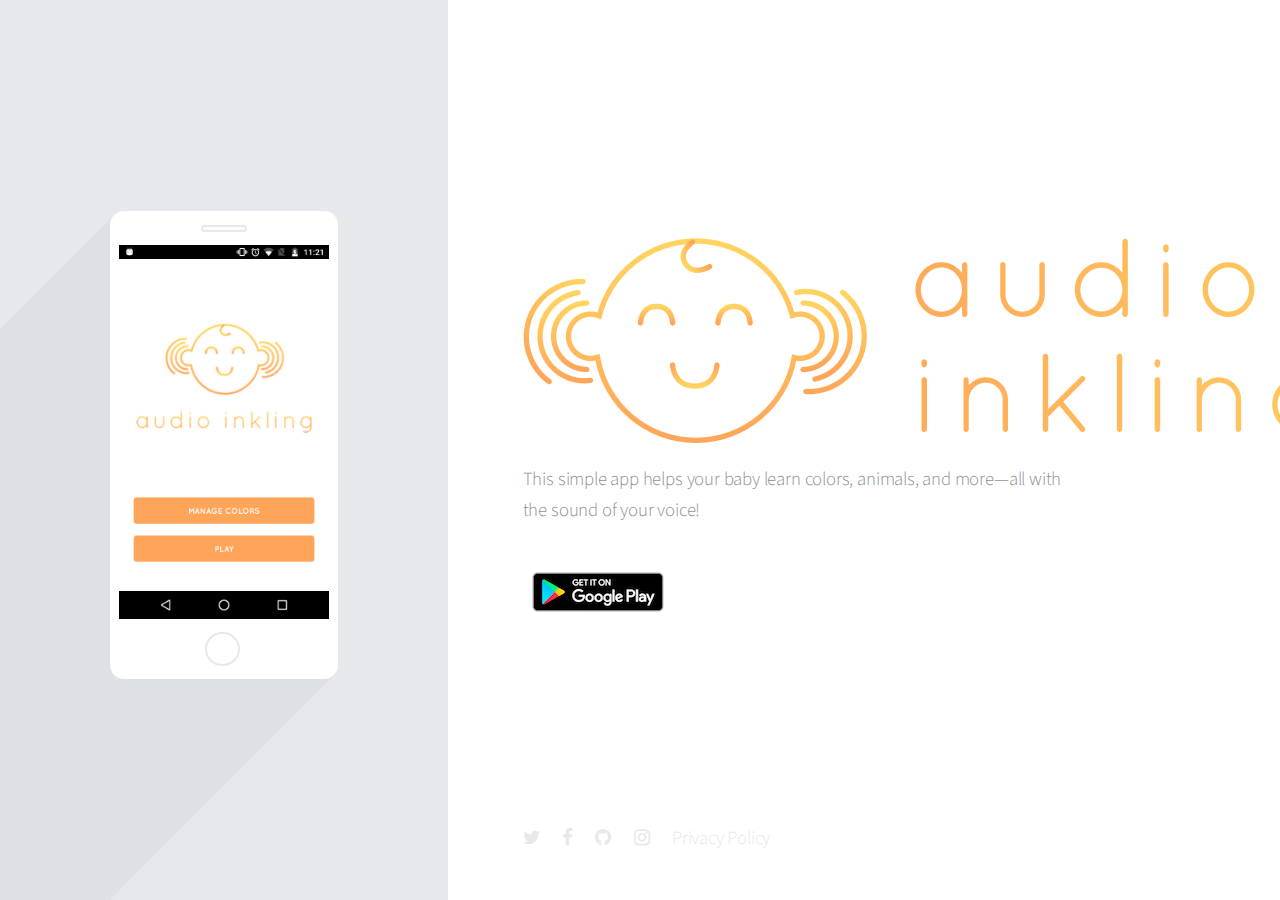
==== commit 6dd13b1b: "Updates by Amy" ====
--- a/index.html
+++ b/index.html
@@ -42,8 +42,7 @@
 
             <div class="headline">
               <img src="./images/logo_rectangle.png" />
-							<h2>Make your baby learn things with you!</h2>
-              <p>Audio Inkling is a simple app to help your baby learn colors, animals, things in general. Everything with your voice help!</p>
+              <p>This simple app helps your baby learn colors, animals, and more—all with the sound of your voice!</p>
             </div>
 
 							<ul class="actions">
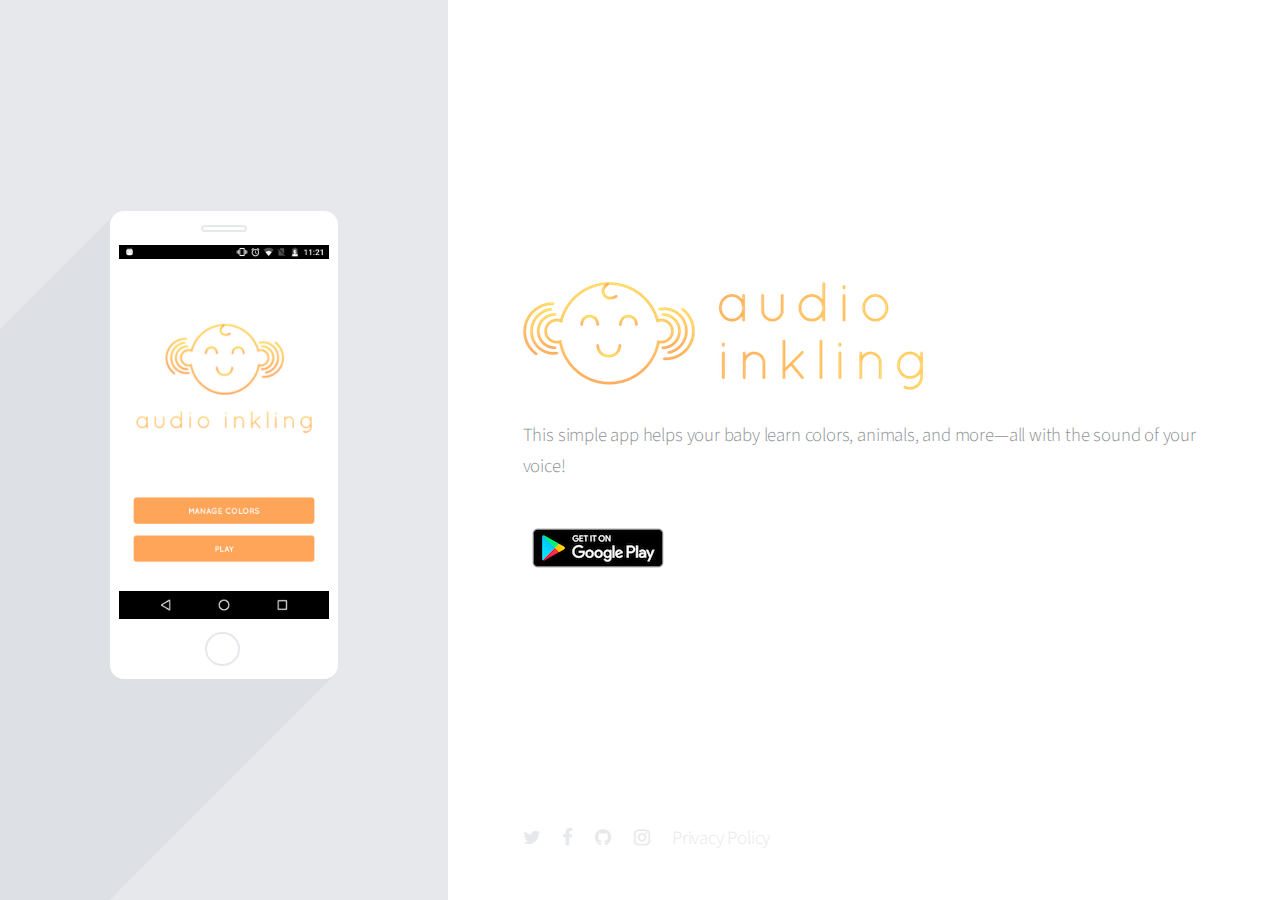
==== commit c6f7fe31: "Changes on CSS and on the page" ====
--- a/index.html
+++ b/index.html
@@ -41,12 +41,12 @@
 						<div class="inner">
 
             <div class="headline">
-              <img src="./images/logo_rectangle.png" />
+              <img class="logo" src="./images/logo_rectangle.png" />
               <p>This simple app helps your baby learn colors, animals, and more—all with the sound of your voice!</p>
             </div>
 
 							<ul class="actions">
-                <li><img src="./images/android.png" /></li>
+                <li><img class="stores" src="./images/android.png" /></li>
               </ul>
 						</div>
 						<footer>
--- a/assets/css/main.css
+++ b/assets/css/main.css
@@ -957,7 +957,7 @@
 		}
 
 		#wrapper .inner {
-			max-width: 30em;
+			max-width: 100%;
 		}
 
 		#wrapper footer {
@@ -1286,6 +1286,14 @@
 				padding: 1.5em 0;
 			}
 
+			.logo {
+				width: 230px;
+			}
+
+			.stores {
+				width: 200px !important;
+			}
+
 		}
 
 		@media screen and (orientation: portrait) {
@@ -1306,4 +1314,13 @@
 		position: fixed;
 		bottom: 0;
 		right: 0;
-	}+	}
+
+
+.logo {
+	margin-bottom: 20px;
+}
+
+.headline {
+	max-width: 100%;
+}